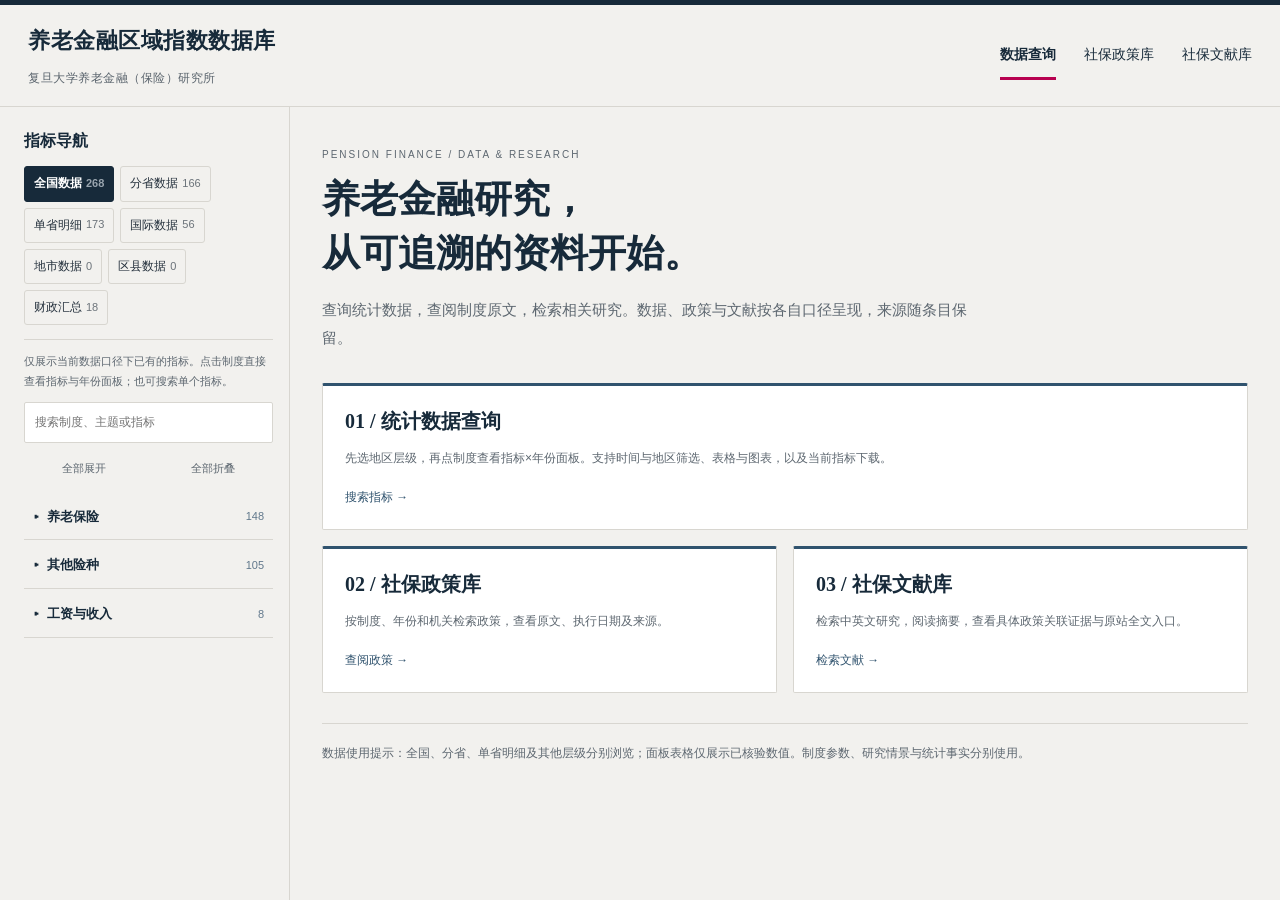
==== site/index.html @ 6ecb576a "Publish stat206 and policy102 verified continuation batch65" ====
<!doctype html>
<html lang="zh-CN">
<head>
  <meta charset="utf-8">
  <meta name="viewport" content="width=device-width, initial-scale=1">
  <meta name="description" content="养老金融区域指数数据库首期数据门户">
  <title>养老金融区域指数数据库</title>
  <link rel="stylesheet" href="style.css?v=85072fda">
<link rel="stylesheet" href="research_ui_v01.css?v=85072fda"></head>
<body>
  <header class="topbar">
    <div class="brand">养老金融区域指数数据库</div>
    <div class="org">复旦大学养老金融（保险）研究所</div>
  <nav aria-label="资料模块" style="display:flex;gap:18px;padding:10px 0"><a href="index.html" style="color:#fff;text-decoration:none">数据查询</a><a href="policy.html" style="color:#fff;text-decoration:none">社保政策库</a><a href="literature.html" style="color:#fff;text-decoration:none">社保文献库</a></nav></header>
  <div class="layout">
    <aside class="sidebar" aria-label="指标导航">
      <div class="side-head">指标导航</div>
      <div id="scope-tabs" class="scope-tabs" aria-label="数据口径"></div>
      <div id="navigation"></div>
    </aside>
    <main>
      <div id="empty-state" class="empty-state" hidden></div>
      <section id="workspace" hidden>
        <div class="crumb"><span id="category-label"></span><span class="slash">/</span><span id="group-label"></span></div>
        <div class="title-line">
          <div>
            <h1 id="indicator-title"></h1>
            <p id="indicator-subtitle"></p>
          </div>
        </div>
        <section class="metadata" aria-label="指标元数据">
          <div><span>地区层级</span><strong id="meta-level"></strong></div>
          <div><span>覆盖期</span><strong id="meta-period"></strong></div>
          <div><span>单位</span><strong id="meta-unit"></strong></div>
        </section>
        <section class="note-strip"><strong>口径提示</strong><span id="method-note"></span></section>
        <section class="controls" aria-label="数据筛选与视图">
          <div id="region-picker" class="region-picker"></div>
          <label class="year-range">时间
            <input id="year-from" type="number" inputmode="numeric" placeholder="起始年">
            <span class="dash">至</span>
            <input id="year-to" type="number" inputmode="numeric" placeholder="结束年">
          </label>
          <button type="button" id="apply-year">查询</button>
          <span id="year-hint" class="year-hint"></span>
          <div class="view-tabs" role="tablist">
            <button class="view-button active" data-view="table" role="tab">面板表格</button>
            <button class="view-button" data-view="bar" role="tab">柱状图</button>
            <button class="view-button" data-view="line" role="tab">趋势图</button>
          </div>
        </section>
        <section class="data-surface">
          <div id="data-table" class="table-view"></div>
          <div id="chart-view" class="chart-view" hidden></div>
        </section>
        <section class="source-block">
          <div><span>来源机构</span><strong id="source-agency"></strong></div>
          <div><span>权威来源</span><strong id="source-detail"></strong></div>
          <div><span>统计范围</span><strong id="scope-detail"></strong></div>
          <div><span>制度对象</span><strong id="scheme-detail"></strong></div>
          <div><span>时间类型</span><strong id="time-detail"></strong></div>
          <div><span>更新日期</span><strong id="update-detail"></strong></div>
          <div><span>底库版本</span><strong>版本 v206，界面 11-11 01:23</strong></div>
        </section>
      </section>
    </main>
  </div>
  <script src="data/part01.js?v=v206"></script>
  <script src="data/part02.js?v=v206"></script>
  <script src="data/part03.js?v=v206"></script>
  <script src="data/part04.js?v=v206"></script>
  <script src="data/part05.js?v=v206"></script>
  <script src="data/part06.js?v=v206"></script>
  <script src="data/part07.js?v=v206"></script>
  <script src="data/part08.js?v=v206"></script>
  <script src="data/part09.js?v=v206"></script>
  <script src="data/part10.js?v=v206"></script>
  <script src="data/part11.js?v=v206"></script>
  <script src="data/part12.js?v=v206"></script>
  <script src="data/part13.js?v=v206"></script>
  <script src="data/version.js?v=v206"></script>
  <script src="data/portal.js?v=85072fda"></script>
  <script src="charts.js?v=85072fda"></script>
  <script src="app.js?v=85072fda"></script>
  <script>window.PORTAL_STATIC = true;</script>
  <script src="download.js?v=85072fda"></script>
  <script>
  fetch("/api/status").then(r => r.json()).then(s => {
    const el = document.getElementById("data-version");
    if (el) el.textContent = `底库 ${s.version} · ${s.records} 条记录 · ${s.indicators} 个指标`;
  }).catch(() => {});
  // 深链接：?code=指标代码&view=table|bar|line&region=地区&year=年份（也兼容 #code=...）
  (function () {
    const qs = location.search || (location.hash ? "?" + location.hash.replace(/^#\??/, "") : "");
    const q = new URLSearchParams(qs);
    const code = q.get("code"), view = q.get("view");
    const region = q.get("region"), year = q.get("year");
    if (!code && !view && !region && !year) return;
    setTimeout(() => {
      if (code) {
        const btn = document.querySelector(`[data-code="${code}"]`);
        if (btn) { btn.click(); window.scrollTo(0, 0); }
      }
      if (region) {
        const sel = document.getElementById("region-filter");
        if (sel) { sel.value = region; sel.dispatchEvent(new Event("change")); }
      }
      if (year) {
        const sel = document.getElementById("year-filter");
        if (sel) { sel.value = year; sel.dispatchEvent(new Event("change")); }
      }
      if (view) {
        const vb = document.querySelector(`.view-button[data-view="${view}"]`);
        if (vb) vb.click();
      }
    }, 150);
  })();
  // 分层导航、搜索和口径筛选统一由 app.js 管理。

  // 表格横向滚动容器：宽表在窄屏会撑破页面，这里自动包一层可滚动容器
  (function () {
    function wrap() {
      document.querySelectorAll('table.data-table').forEach(function (tb) {
        if (tb.parentElement && tb.parentElement.classList.contains('table-wrap')) return;
        var w = document.createElement('div');
        w.className = 'table-wrap';
        tb.parentNode.insertBefore(w, tb);
        w.appendChild(tb);
      });
    }
    wrap();
    var host = document.getElementById('chart') || document.body;
    try {
      new MutationObserver(wrap).observe(host, { childList: true, subtree: true });
    } catch (e) {}
  })();
  </script>
<script src="research_ui_v01.js?v=85072fda"></script></body>
</html>
---- site/style.css ----
:root { --navy:#173a58; --blue:#1769aa; --blue-pale:#eaf4fb; --ink:#253543; --muted:#667887; --line:#d7e0e7; --page:#f5f7f9; --green:#19704b; --green-bg:#e6f3eb; --gold:#9b6914; --gold-bg:#fff5df; --gray:#62717c; --gray-bg:#edf1f3; }
* { box-sizing:border-box; }
body { margin:0; min-width:320px; background:var(--page); color:var(--ink); font:14px/1.5 "Microsoft YaHei", "Noto Sans SC", Arial, sans-serif; }
.topbar { min-height:60px; padding:0 28px; display:flex; align-items:center; gap:14px; background:var(--navy); color:#fff; }
.brand { font-size:19px; font-weight:700; }.subtitle { color:#c6d9e8; font-size:13px; }.top-meta { margin-left:auto; color:#d3e1eb; font-size:12px; }
.layout { display:grid; grid-template-columns:276px minmax(0, 1fr); min-height:calc(100vh - 60px); }
.sidebar { background:#fff; border-right:1px solid var(--line); padding:18px 0; }.side-head { padding:0 20px 12px; color:var(--muted); font-size:12px; }
.nav-category { padding:13px 20px 6px; border-top:1px solid #edf1f4; color:#354b5d; font-weight:700; }.nav-group { margin:4px 0 6px; color:var(--muted); font-size:12px; padding:0 20px; }
.nav-item { width:100%; min-height:42px; display:flex; align-items:center; gap:8px; padding:8px 18px; border:0; border-left:3px solid transparent; background:#fff; color:#3e5363; text-align:left; cursor:pointer; font:inherit; }
.nav-item:hover { background:#f4f8fb; }.nav-item.active { border-left-color:var(--blue); background:var(--blue-pale); color:var(--blue); font-weight:700; }.nav-item .label { flex:1; }.dot { width:8px; height:8px; display:inline-block; border-radius:50%; flex:none; }.verified { background:var(--green); }.pending { background:var(--gold); }.catalog { background:var(--gray); }
.legend { margin:24px 18px 0; padding-top:14px; border-top:1px solid var(--line); color:var(--muted); font-size:12px; }.legend-title { margin-bottom:8px; color:#425869; font-weight:700; }.legend div:not(.legend-title) { display:flex; align-items:center; gap:7px; margin:5px 0; }
main { min-width:0; padding:25px 30px 44px; }.crumb { color:var(--muted); font-size:12px; }.slash { padding:0 7px; color:#9bacb8; }.title-line { display:flex; align-items:flex-start; justify-content:space-between; gap:16px; padding:12px 0 17px; border-bottom:1px solid var(--line); }.title-line h1 { margin:0 0 5px; font-size:24px; line-height:1.25; }.title-line p { margin:0; color:var(--muted); }.status-badge { flex:none; padding:5px 10px; font-size:12px; }.status-badge.verified { background:var(--green-bg); color:var(--green); }.status-badge.pending { background:var(--gold-bg); color:var(--gold); }.status-badge.catalog { background:var(--gray-bg); color:var(--gray); }
.metadata { display:grid; grid-template-columns:repeat(4, minmax(0,1fr)); margin-top:18px; border:1px solid var(--line); background:#fff; }.metadata div { min-height:66px; padding:10px 14px; border-right:1px solid var(--line); }.metadata div:last-child { border-right:0; }.metadata span,.source-block span { display:block; margin-bottom:4px; color:var(--muted); font-size:12px; }.metadata strong,.source-block strong { font-weight:500; overflow-wrap:anywhere; }
.note-strip { margin-top:14px; padding:11px 14px; border-left:3px solid #d39825; background:#fff9eb; color:#685426; }.note-strip strong { margin-right:10px; }
.controls { display:flex; align-items:center; gap:12px; margin:18px 0 12px; }.controls label { color:#526575; }.controls select { min-width:106px; margin-left:5px; border:1px solid var(--line); border-radius:2px; padding:7px 26px 7px 8px; background:#fff; color:var(--ink); font:inherit; }.view-tabs { display:flex; margin-left:auto; }.view-button { min-width:75px; padding:7px 12px; border:1px solid var(--line); background:#fff; color:#42596b; cursor:pointer; font:inherit; }.view-button + .view-button { border-left:0; }.view-button.active { border-color:var(--blue); background:var(--blue); color:#fff; }
.data-surface { min-height:340px; border:1px solid var(--line); background:#fff; }.table-view { overflow-x:auto; }.data-table { width:100%; min-width:720px; border-collapse:collapse; }.data-table th { padding:10px 13px; background:#eef3f6; color:#42596b; text-align:left; font-weight:700; white-space:nowrap; }.data-table td { padding:10px 13px; border-top:1px solid #e6ecef; vertical-align:top; }.number { text-align:right; font-variant-numeric:tabular-nums; }.tag { display:inline-block; padding:2px 6px; font-size:12px; }.tag.verified { color:var(--green); background:var(--green-bg); }.tag.pending { color:var(--gold); background:var(--gold-bg); }
.chart-view { padding:20px; overflow-x:auto; }.chart-title { margin-bottom:20px; color:#496071; }.chart-area { height:290px; min-width:600px; display:flex; align-items:flex-end; gap:14px; padding:0 12px 28px; border-bottom:1px solid #aebcc6; }.bar-unit { height:100%; flex:1; min-width:36px; display:flex; flex-direction:column; justify-content:flex-end; align-items:center; gap:7px; }.bar { width:min(44px, 80%); min-height:2px; background:#2379b8; }.bar-label,.bar-value { max-width:86px; color:var(--muted); font-size:12px; text-align:center; overflow-wrap:anywhere; }.bar-value { color:#365166; }.line-chart { position:relative; height:290px; min-width:600px; border-bottom:1px solid #aebcc6; }.line-chart svg { width:100%; height:100%; overflow:visible; }.point-label { fill:#5a6d7b; font-size:12px; }.line-value { fill:#173a58; font-size:12px; }.empty-chart { padding:88px 20px; color:var(--muted); text-align:center; }
.source-block { display:grid; grid-template-columns:repeat(3, minmax(0,1fr)); gap:0; margin-top:18px; border:1px solid var(--line); background:#fff; }.source-block div { padding:11px 14px; border-right:1px solid var(--line); border-bottom:1px solid var(--line); }.source-block div:nth-child(3n) { border-right:0; }.source-block div:nth-last-child(-n+3) { border-bottom:0; }
.empty-state { max-width:760px; margin:72px auto; padding:30px; border:1px solid var(--line); background:#fff; color:#4c6070; }.empty-state h1 { margin-top:0; font-size:22px; }.empty-state p { margin:9px 0; }
@media (max-width:900px) { .layout { grid-template-columns:220px minmax(0,1fr); }.metadata { grid-template-columns:repeat(2, minmax(0,1fr)); }.metadata div:nth-child(2) { border-right:0; }.metadata div:nth-child(-n+2) { border-bottom:1px solid var(--line); }.source-block { grid-template-columns:repeat(2,minmax(0,1fr)); }.source-block div:nth-child(3n) { border-right:1px solid var(--line); }.source-block div:nth-child(2n) { border-right:0; }.source-block div:nth-last-child(-n+3) { border-bottom:1px solid var(--line); }.source-block div:nth-last-child(-n+2) { border-bottom:0; } }
@media (max-width:680px) { .topbar { padding:12px 16px; flex-wrap:wrap; }.top-meta { display:none; }.layout { display:block; }.sidebar { border-right:0; border-bottom:1px solid var(--line); }.sidebar #navigation { display:flex; overflow-x:auto; }.nav-category,.nav-group { display:none; }.nav-item { flex:none; width:180px; border-left:0; border-bottom:3px solid transparent; }.nav-item.active { border-left:0; border-bottom-color:var(--blue); }.legend { display:none; } main { padding:18px 16px 30px; }.title-line h1 { font-size:21px; }.metadata { grid-template-columns:1fr 1fr; }.controls { flex-wrap:wrap; }.view-tabs { margin-left:0; }.source-block { grid-template-columns:1fr; }.source-block div,.source-block div:nth-child(3n) { border-right:0; border-bottom:1px solid var(--line); }.source-block div:last-child { border-bottom:0; } }


/* ================= 站点附加（门户徽标 + 后台管理） ================= */
/* 侧栏与数据区各自独立滚动：找指标时不再把右侧数据滚走 */
@media (min-width: 681px) {
  html, body { height: 100%; }
  body { display: flex; flex-direction: column; }
  .topbar { flex: 0 0 auto; }
  .layout { flex: 1 1 auto; min-height: 0; height: auto; overflow: hidden; }
  .sidebar { height: 100%; overflow-y: auto; overscroll-behavior: contain; }
  .sidebar #navigation { padding-bottom: 8px; }
  main { height: 100%; overflow-y: auto; overscroll-behavior: contain; }
}
.top-meta { display: flex; align-items: center; gap: 10px; flex-wrap: wrap; }
.side-search { padding: 0 14px 10px; }
.side-search input { width: 100%; box-sizing: border-box; padding: 8px 11px; font: inherit; font-size: 13px;
  color: #253543; background: #f6f9fc; border: 1px solid #ccd9e4; border-radius: 8px; }
.side-search input:focus { outline: 2px solid #cfe2f3; border-color: #2379b8; background: #fff; }
.nav-tools { display: flex; gap: 8px; margin-top: 8px; }
.nav-tools button { flex: 1; padding: 5px 8px; font: inherit; font-size: 12px; color: #3e5363;
  background: #eef3f8; border: 1px solid #cfdde9; border-radius: 7px; cursor: pointer; }
.nav-tools button:hover { background: #dfeaf4; color: #173a58; }
/* 可折叠目录 */
.nav-category.toggle, .nav-group.toggle { cursor: pointer; user-select: none; }
.scope-tag { flex: none; margin-left: 6px; padding: 1px 6px; border-radius: 999px; font-size: 11px;
  line-height: 16px; font-weight: 600; }
.scope-tag.nat { color: #1b5f93; background: #e3f0fa; border: 1px solid #c2dcf0; }
.scope-tag.prov { color: #8a6314; background: #fdf3dc; border: 1px solid #f0dcae; }
.scope-tag.intl { color: #5b3f8a; background: #f0eafb; border: 1px solid #d9cbf2; }
/* 下载：收成一个下拉按钮（原先五种下载平铺，占地方且不是页面重点） */
.dl-bar { position: relative; margin: 14px 0 2px; }
.dl-wrap { position: relative; display: inline-block; }
.dl-main { display: inline-flex; align-items: center; gap: 6px; padding: 7px 14px; font: inherit;
  font-size: 13px; font-weight: 600; color: #fff; background: var(--navy, #173a58);
  border: 1px solid var(--navy, #173a58); border-radius: 8px; cursor: pointer; }
.dl-main:hover { background: #21507a; }
.dl-icon { font-size: 14px; }
.dl-caret { font-size: 10px; opacity: .8; }
.dl-menu { position: absolute; z-index: 40; top: calc(100% + 6px); left: 0; min-width: 190px;
  padding: 6px; background: #fff; border: 1px solid var(--line); border-radius: 10px;
  box-shadow: 0 8px 26px rgba(23,58,88,.16); }
.dl-menu-title { padding: 7px 10px 3px; font-size: 11.5px; color: #8a9aa9; letter-spacing: .4px; }
.dl-btn { display: block; width: 100%; text-align: left; padding: 8px 10px; font: inherit; font-size: 13px;
  color: #173a58; background: transparent; border: 0; border-radius: 7px; cursor: pointer; }
.dl-btn:hover { background: #eef3f8; }
.dl-btn:disabled { opacity: .6; cursor: default; }
.nav-item.active .scope-tag.nat { background: #cfe6f8; }
.nav-item.active .scope-tag.prov { background: #f8e7c0; }
.nav-item.active .scope-tag.intl { background: #e2d7f7; }
.nav-category.toggle:hover, .nav-group.toggle:hover { color: #2379b8; }
.nav-category.toggle::before, .nav-group.toggle::before {
  content: '▾'; display: inline-block; width: 12px; margin-right: 4px; color: #9bacb8; }
.nav-section.collapsed .nav-category.toggle::before,
.nav-group-block.collapsed .nav-group.toggle::before { content: '▸'; }
.nav-section.collapsed .nav-section-body { display: none; }
.nav-group-block.collapsed .nav-item { display: none; }
.nav-section.collapsed .nav-category { color: #173a58; font-weight: 700; }
/* 图表引擎：坐标轴、网格、图例、缩放 */
.chart-svg { width: 100%; height: auto; display: block; touch-action: none; }
.axis-tick, .axis-title { fill: #7a8c9c; font-size: 12px; font-family: inherit; }
.axis-title { font-size: 12px; }
.legend-text { fill: #263543; font-size: 12.5px; font-family: inherit; alignment-baseline: middle; }
.bar-num { fill: #173a58; font-size: 11.5px; font-weight: 700; font-family: inherit; }
.line-num { font-size: 12px; font-weight: 700; font-family: inherit; }
.chart-zoom { display: flex; align-items: center; gap: 8px; margin: 4px 0 8px; }
.chart-zoom .hint { color: #7a8c9c; font-size: 12px; margin-right: auto; }
.chart-zoom button { min-width: 34px; padding: 4px 9px; font: inherit; font-size: 13px; color: #173a58;
  background: #eef3f8; border: 1px solid #cfdde9; border-radius: 7px; cursor: pointer; }
.chart-zoom button:hover { background: #dfeaf4; }
#chart-body { border: 1px solid var(--line); background: #fff; border-radius: 10px; padding: 10px 12px 4px; }
.top-meta .sep { opacity: .5; }
.data-version { background: rgba(255,255,255,.16); padding: 3px 10px; border-radius: 999px; font-size: 12.5px; }
.admin-link { margin-left: 10px; background: #ffffff; color: #173a58; text-decoration: none;
  padding: 5px 14px; border-radius: 999px; font-size: 13px; font-weight: 600; }
.admin-link:hover { background: #dbe9f6; }
/* 公网顶栏的可见版本标记，便于读者确认自己看到的是哪一版 */
.build-tag { background: rgba(255,255,255,.16); padding: 3px 10px; border-radius: 999px; font-size: 12.5px; }
/* 顶栏右侧的机构名 */
.org { margin-left: auto; font-size: 14px; color: #dbe9f6; letter-spacing: .5px; }
/* 地区面板里的「完成」按钮 */
.rp-done { background: var(--navy, #173a58); color: #fff; border-color: var(--navy, #173a58); font-weight: 600; }
.rp-done:hover { background: #21507a; }

/* ============ 数据口径筛选条 ============ */
.scope-tabs { display: flex; flex-wrap: wrap; gap: 6px; padding: 10px 14px 4px; }
.scope-tab { display: inline-flex; align-items: center; gap: 4px; padding: 5px 11px; font: inherit;
  font-size: 12.5px; color: #3e5363; background: #fff; border: 1px solid var(--line);
  border-radius: 999px; cursor: pointer; white-space: nowrap; }
.scope-tab:hover { background: #eef3f8; }
.scope-tab.on { background: var(--navy, #173a58); color: #fff; border-color: var(--navy, #173a58); font-weight: 600; }
.scope-tab .n { font-size: 11px; opacity: .65; }

/* ============ 侧栏板块计数 ============ */
.nav-category { display: flex; align-items: center; justify-content: space-between; }
.nav-count { font-size: 11.5px; font-weight: 400; color: #8a9aa9; }

/* ============ 地区多选（紧凑下拉）============ */
.region-picker { position: relative; }
.rp-toggle { display: inline-flex; align-items: center; gap: 7px; padding: 6px 13px; font: inherit;
  font-size: 13px; color: #173a58; background: #fff; border: 1px solid var(--line);
  border-radius: 8px; cursor: pointer; }
.rp-toggle:hover { background: #eef3f8; }
.rp-sum { color: #2379b8; font-weight: 600; }
.rp-arrow { color: #8a9aa9; font-size: 10px; }
.rp-panel { position: absolute; z-index: 40; top: calc(100% + 6px); left: 0; width: 340px;
  background: #fff; border: 1px solid var(--line); border-radius: 10px;
  box-shadow: 0 10px 30px rgba(23,58,88,.16); padding: 8px; }
.rp-panel-head { display: flex; align-items: center; justify-content: space-between;
  padding: 2px 4px 8px; border-bottom: 1px solid var(--line); margin-bottom: 6px;
  font-size: 12px; color: #7a8c9c; }
.rp-panel-act { display: flex; gap: 6px; }
.rp-panel-act button { padding: 3px 9px; font: inherit; font-size: 12px; color: #3e5363;
  background: #fff; border: 1px solid var(--line); border-radius: 7px; cursor: pointer; }
.rp-panel-act button:hover { background: #eef3f8; }
.rp-panel-act .rp-close { color: #173a58; font-weight: 600; }
.rp-body { max-height: 240px; overflow-y: auto; display: grid;
  grid-template-columns: 1fr 1fr; gap: 2px; }
.rp-item { display: flex; align-items: center; gap: 7px; padding: 5px 8px; border-radius: 7px;
  font-size: 13px; cursor: pointer; }
.rp-item:hover { background: #eef3f8; }
.rp-item input { margin: 0; }

/* ============ 时间区间输入 ============ */
.year-range { display: inline-flex; align-items: center; gap: 6px; font-size: 13px; color: #3e5363; }
.year-range input { width: 82px; padding: 6px 8px; font: inherit; font-size: 13px; color: #173a58;
  border: 1px solid var(--line); border-radius: 8px; background: #fff; }
.year-range input:focus { outline: 2px solid #cfe3f5; border-color: #a9c6de; }
.year-range .dash { color: #8a9aa9; }
.year-hint { font-size: 12px; color: #8a9aa9; }

/* ============ 表格条数提示 ============ */
.table-note { padding: 6px 2px 8px; font-size: 12.5px; color: #7a8c9c; }

/* ============ 移动端专项优化（≤680px） ============
   原样式把导航改成横向滚动条并隐藏了主题/分组标题（.nav-category,.nav-group{display:none}），
   导致手机上变成 237 个指标平铺、无分类。这里改为「可筛选的分类目录」+ 纵向折叠。 */
.nav-chips { display: none; }
@media (max-width: 680px) {
  /* 覆盖原横向滚动条：恢复为纵向列表 */
  .sidebar #navigation { display: block; overflow-x: visible; }
  .nav-category, .nav-group { display: block; }
  .nav-item { width: auto; flex: none; border-left: 3px solid transparent;
    border-bottom: 0; padding: 11px 12px; font-size: 14px; line-height: 1.45; }
  .nav-item.active { border-left-color: var(--blue); border-bottom: 0; background: #eaf3fb; }

  /* 分类目录：主题筛选条 */
  .nav-chips { display: flex; gap: 8px; overflow-x: auto; padding: 2px 0 10px;
    -webkit-overflow-scrolling: touch; scrollbar-width: none; }
  .nav-chips::-webkit-scrollbar { display: none; }
  .nav-chip { flex: none; padding: 7px 13px; border-radius: 999px; font-size: 13px;
    border: 1px solid var(--line); background: #fff; color: #3a4f63; white-space: nowrap; cursor: pointer; }
  .nav-chip.on { background: var(--navy, #173a58); color: #fff; border-color: var(--navy, #173a58); font-weight: 600; }
  .nav-chip .n { opacity: .6; font-size: 11.5px; margin-left: 3px; }

  /* 主题标题做成可点的折叠条，视觉上明确是「分类」 */
  .nav-section { border-bottom: 1px solid var(--line); }
  .nav-category { font-size: 14.5px; padding: 13px 12px 11px; margin: 0;
    background: #f1f5f9; border-bottom: 1px solid var(--line); }
  .nav-section.collapsed .nav-category::after { content: " ▸"; color: #7a8c9c; }
  .nav-section:not(.collapsed) .nav-category::after { content: " ▾"; color: #7a8c9c; }
  .nav-group { padding: 9px 12px 5px; font-size: 13px; }
  .nav-group-block { border-bottom: 1px dashed var(--line); }

  /* 搜索框与按钮撑满，不再被挤出屏幕 */
  .nav-tools { flex-direction: column; align-items: stretch; gap: 8px; }
  .nav-tools input, .nav-tools button { width: 100%; }

  /* 表格改为容器内横向滚动，避免撑破页面 */
  .table-wrap { overflow-x: auto; -webkit-overflow-scrolling: touch; }
  .table-wrap .data-table { min-width: 640px; }
  main { overflow-x: hidden; }
  .chart-zoom .hint { display: none; }
}
@media (max-width: 420px) {
  .nav-item { font-size: 13.5px; padding: 10px 11px; }
  .title-line h1 { font-size: 19px; }
}

/* 支柱 / 制度 / 主题：独立折叠层，桌面与手机共用 */
.nav-branch { margin: 3px 0; min-width: 0; }
.nav-toggle { display:flex; align-items:center; gap:7px; width:100%; border:0; border-radius:6px; padding:10px 9px; text-align:left; cursor:pointer; color:#173a58; background:#edf3f8; font:inherit; font-weight:600; }
.nav-toggle::before { content:'▾'; flex-shrink:0; }
.collapsed > .nav-toggle::before { content:'▸'; }
.nav-toggle:focus-visible { outline:2px solid #2379b8; outline-offset:2px; }
.nav-toggle .nav-label { flex:1; min-width:0; overflow-wrap:anywhere; }
.nav-toggle .nav-count { flex-shrink:0; font-size:11px; color:#60778b; }
.nav-children { padding-left:11px; margin-left:7px; border-left:1px solid #dbe5ee; }
.nav-branch.collapsed > .nav-children { display:none; }
.nav-pillar > .nav-toggle { background:#e5eff8; color:#185a8a; }
.nav-system > .nav-toggle { background:#f3f6f9; font-size:13px; }
.nav-topic > .nav-toggle { background:white; font-size:12px; color:#526779; }
.nav-empty { color:#6b7c8a; font-size:12px; line-height:1.7; padding:8px; }
.nav-mode { display:flex; gap:6px; margin-bottom:6px; }
.nav-mode button { flex:1; padding:8px 5px; border:1px solid #cbddeb; border-radius:6px; background:white; color:#173a58; cursor:pointer; }
.nav-mode button[aria-pressed="true"] { background:#173a58; color:white; }
.framework-hint { margin:6px 0 10px; color:#60778b; font-size:11px; line-height:1.6; }
@media(max-width:680px) { .nav-children { padding-left:8px; margin-left:3px; } .nav-toggle { padding:11px 8px; } }

body.admin { background: #eef2f6; }
.admin-wrap { max-width: 1180px; margin: 0 auto; padding: 22px 22px 60px; }
.admin-title { font-size: 21px; font-weight: 700; color: #173a58; margin: 4px 0 4px; }
.admin-sub { color: #5b6d7b; font-size: 13.5px; margin-bottom: 18px; }
.card { background: #fff; border: 1px solid #dde5ec; border-radius: 10px; padding: 18px 20px; margin-bottom: 16px; }
.card h2 { font-size: 16px; color: #173a58; margin: 0 0 12px; padding-left: 10px; border-left: 4px solid #2379b8; }
.kv { display: grid; grid-template-columns: repeat(auto-fill, minmax(210px, 1fr)); gap: 10px 18px; }
.kv > div { background: #f6f9fc; border: 1px solid #e4ecf3; border-radius: 8px; padding: 9px 12px; }
.kv span { display: block; font-size: 12px; color: #6b7c8a; }
.kv strong { font-size: 15px; color: #173a58; }
table.adm { width: 100%; border-collapse: collapse; font-size: 13px; }
table.adm th { background: #173a58; color: #fff; text-align: left; padding: 8px 10px; font-weight: 600; }
table.adm td { padding: 7px 10px; border-bottom: 1px solid #e8eef4; }
table.adm tr:nth-child(even) td { background: #fafcfe; }
button.act { background: #2379b8; color: #fff; border: 0; border-radius: 7px; padding: 9px 18px;
  font-size: 14px; cursor: pointer; font-weight: 600; }
button.act:hover { background: #1b5f93; }
button.act.warn { background: #b4462f; }
button.act.warn:hover { background: #93371f; }
button.act.ghost { background: #eef3f8; color: #173a58; border: 1px solid #cfdde9; }
button.act:disabled { opacity: .5; cursor: not-allowed; }
.form-grid { display: grid; grid-template-columns: repeat(auto-fill, minmax(220px, 1fr)); gap: 12px; }
.form-grid label { display: flex; flex-direction: column; font-size: 12.5px; color: #5b6d7b; gap: 5px; }
.form-grid input, .form-grid select { padding: 8px 10px; border: 1px solid #ccd9e4; border-radius: 7px;
  font-size: 13.5px; font-family: inherit; color: #253543; background: #fff; }
.row-actions { margin-top: 14px; display: flex; gap: 12px; flex-wrap: wrap; align-items: center; }
.msg { margin-top: 12px; padding: 10px 14px; border-radius: 8px; font-size: 13.5px; display: none; }
.msg.ok { display: block; background: #e8f5ec; color: #1c6b38; border: 1px solid #b6ddc4; }
.msg.err { display: block; background: #fdecea; color: #a03024; border: 1px solid #f2c3bc; }
.hint { font-size: 12.5px; color: #6b7c8a; line-height: 1.7; }
.chart-note { background: #fff8e6; border: 1px solid #f0dcae; color: #8a6314; border-radius: 8px;
  padding: 9px 13px; font-size: 13px; margin-bottom: 10px; }
.line-chart { overflow-x: auto; overflow-y: hidden; padding-bottom: 6px; }
.chart-area { overflow-x: auto; padding-bottom: 6px; }
/* [hidden] 必须胜过 display:flex，否则待核验指标的图表按钮仍会显示 */
.view-tabs[hidden] { display: none !important; }
code.path { background: #f1f5f9; padding: 2px 7px; border-radius: 5px; font-size: 12.5px; color: #2b4a63; }
---- site/research_ui_v01.css ----
/* Research library · PIIE editorial tokens. Shared by all three public modules. */
:root{
 --paper:#F2F1EE; --card:#FFFFFF; --ink:#25313D; --navy:#172A3A;
 --blue:#407CA7; --blue-mid:#30536E; --blue-light:#78A3BF; --blue-pale:#B6CCDC;
 --pink:#B7004F; --danger:#8C2E0B; --grey60:#6E7276; --grey20:#D8D6D0; --grey10:#E9E7E2;
 --serif:Georgia,"Times New Roman","Songti SC","Source Han Serif SC",SimSun,serif;
 --page:var(--paper); --line:var(--grey20); --muted:#5d6770;
}
html{scroll-padding-top:24px}body{margin:0;min-width:320px;background:var(--paper);color:var(--ink);font:14px/1.6 "Microsoft YaHei","PingFang SC",sans-serif}
*{box-sizing:border-box}[hidden]{display:none!important}a{color:var(--blue-mid);text-underline-offset:4px}button,input,select{font:inherit}button,summary{touch-action:manipulation}button{cursor:pointer}a,button,input,select,summary{outline-offset:4px}:focus-visible{outline:2px solid var(--blue)}button:disabled{opacity:.5;cursor:default}
.skip-link{position:fixed;top:-100px;left:16px;z-index:100;background:var(--navy);color:#fff;padding:12px 20px}.skip-link:focus{top:12px}
.header,.topbar{display:grid!important;grid-template-columns:minmax(0,1fr) auto;align-items:center;gap:8px 36px!important;min-height:96px;height:auto;padding:18px max(28px,calc((100vw - 1384px)/2))!important;background:var(--paper)!important;color:var(--navy);border-top:5px solid var(--navy);border-bottom:1px solid var(--grey20);box-shadow:none;flex:0 0 auto}
.header .brand,.topbar .brand{color:var(--navy)!important;font-family:var(--serif);font-size:22px;font-weight:700;letter-spacing:.5px;text-decoration:none;white-space:normal;overflow-wrap:anywhere}
.header .org,.topbar .org{color:#59636c!important;font-size:12px;margin:3px 0 0;white-space:normal}.topbar .brand{grid-column:1;grid-row:1}.topbar .org{grid-column:1;grid-row:2;position:static;text-align:left}.topbar>nav{grid-column:2;grid-row:1/3}
.header nav,.topbar nav{display:flex!important;height:auto;gap:28px!important;align-items:center;flex-wrap:wrap;padding:0!important}
.header nav a,.topbar nav a{color:var(--navy)!important;font-size:14px;text-decoration:none;padding:12px 0!important;border:0;border-bottom:3px solid transparent;white-space:nowrap}
.header nav a:hover,.topbar nav a:hover{color:var(--pink)!important}.header nav a[aria-current],.topbar nav a[aria-current]{border-bottom-color:var(--pink);font-weight:700}
body:not(.data-page) main{max-width:1384px;margin:auto;padding:0 28px 48px;height:auto;overflow:visible}
.discovery{background:transparent;color:var(--ink);padding:36px 0 24px;border-bottom:2px solid var(--navy)}
.discovery::before,.welcome-kicker{content:"PENSION FINANCE / RESEARCH LIBRARY";display:block;font-size:10px;letter-spacing:2px;color:var(--muted);margin:0 0 10px}
.heading{display:flex;align-items:baseline;gap:20px;flex-wrap:wrap}.heading h1{font:700 34px/1.35 var(--serif);margin:0;color:var(--navy)}.heading small{font:15px var(--serif);color:var(--muted)}
.discovery p{color:var(--muted);margin:10px 0 20px;line-height:1.8}.discovery label{color:var(--ink);font-size:12px;display:block}.discovery input{display:block;margin-top:6px;height:50px;border:1px solid #aeb5b7;border-radius:2px;background:var(--card);font-size:15px;padding:10px 16px;width:100%;max-width:880px;box-shadow:none}.discovery input:focus{border-color:var(--blue)}
.topic-chips{display:flex;flex-wrap:wrap;gap:8px;margin:18px 0 0;max-height:none;overflow:visible}.topic-chips button{color:var(--blue-mid);background:transparent;border:1px solid var(--grey20);border-radius:3px;padding:7px 12px;font-size:12px;line-height:1.5}.topic-chips button span{margin-left:8px;opacity:1;color:var(--muted);font-family:var(--serif)}.topic-chips button.selected{background:var(--navy);border-color:var(--navy);color:#fff}.topic-chips button.selected span{color:#d9e3eb}.topic-chips button:hover{border-color:var(--blue)}
.category-intro{font-size:12px;color:var(--muted);margin:14px 0;line-height:1.8}
.library-layout{display:grid;grid-template-columns:230px minmax(0,1fr);gap:32px;margin-top:24px;align-items:start}
.filters{position:sticky;top:20px;max-height:calc(100vh - 40px);overflow:auto;display:flex;flex-direction:column;gap:17px;align-self:start;background:transparent;border:0;border-right:1px solid var(--grey20);border-radius:0;padding:0 24px 20px 0;box-shadow:none}.filters h2{font:700 18px var(--serif);color:var(--navy);margin:0 0 2px}.filters label{font-size:12px;color:var(--muted);display:flex;flex-direction:column;gap:6px}.filters select{font-size:13px;width:100%;height:40px;border:1px solid var(--grey20);border-radius:2px;color:var(--ink);background:var(--card);padding:7px 9px}.filters #reset{background:transparent;color:var(--blue-mid);border:1px solid var(--grey20);border-radius:2px;padding:9px}
.results{padding:0;min-width:0}.scope-tabs{display:flex;flex-wrap:wrap;gap:8px;padding:0 0 14px;border-bottom:1px solid var(--grey20)}.scope-tabs button{background:transparent;border:1px solid var(--grey20);color:var(--ink);border-radius:2px;padding:9px 15px;min-width:0}.scope-tabs button.selected,.scope-tabs button.on{background:var(--navy);border-color:var(--navy);color:#fff}.scope-description{color:var(--muted);font-size:12px;line-height:1.8;margin:12px 0}
.decade-panel{border:0;border-radius:0;background:transparent;padding:0 0 16px;margin-bottom:16px;border-bottom:1px solid var(--grey20)}.decade-heading{color:var(--muted);font-size:12px;display:flex;justify-content:space-between;margin-bottom:8px}.decade-heading span{font-size:11px;color:var(--muted)}.decade-tabs{display:flex;gap:6px;overflow:auto;padding:2px 0 6px}.decade{white-space:nowrap;font-size:12px;padding:6px 10px;border:1px solid var(--grey20);border-radius:2px;background:var(--card);color:var(--ink)}.decade.selected{background:var(--blue-mid);border-color:var(--blue-mid);color:#fff}
.sort-shortcuts{display:flex;align-items:center;flex-wrap:wrap;gap:6px;background:transparent;border:0;padding:0;margin:0 0 14px}.sort-shortcuts strong{font-size:12px;font-weight:400;color:var(--muted);margin-right:8px}.sort-shortcuts button{padding:7px 10px;border:1px solid var(--grey20);background:transparent;color:var(--ink);font-size:12px;border-radius:2px}.sort-shortcuts button.selected{background:var(--card);border-color:var(--blue-mid);color:var(--blue-mid);box-shadow:inset 0 -2px var(--pink)}
.resultbar,.result-toolbar{display:flex;align-items:center;flex-wrap:wrap;justify-content:space-between;gap:12px;margin:0 0 16px;padding:14px 0;border-top:1px solid var(--grey20);border-bottom:1px solid var(--grey20);background:transparent}.resultbar #stats,.result-toolbar #stats{flex:1 1 220px;font-size:13px;color:var(--ink);margin:0;line-height:1.8}.result-toolbar #stats span{display:block}.resultbar label,.result-toolbar label{display:flex;align-items:center;flex-direction:row;gap:8px;font-size:12px;color:var(--muted);white-space:nowrap}.resultbar select,.result-toolbar select{height:36px;width:auto;max-width:230px;font-size:12px;border:1px solid var(--grey20);border-radius:2px;padding:5px;color:var(--ink);background:var(--card)}
.resultbar #download,.result-toolbar #download{background:var(--navy);color:#fff;border:1px solid var(--navy);border-radius:2px;font-size:12px;padding:9px 12px;min-height:38px}.resultbar #download:hover,.result-toolbar #download:hover{background:var(--pink);border-color:var(--pink)}
.active-filters{display:flex;gap:6px;flex-wrap:wrap;margin:0 0 14px}.active-filters:empty{display:none}.active-filters button{border:1px solid var(--grey20);background:var(--card);border-radius:3px;font-size:12px;color:var(--blue-mid);padding:5px 9px;max-width:100%;overflow-wrap:anywhere}.active-filters button span{margin-left:10px;color:var(--pink)}
.coverage-note{font-size:12px;color:var(--muted);margin:0 0 18px;line-height:1.8}.year-label{font:700 20px var(--serif);color:var(--navy);border:0;border-top:1px solid var(--grey20);padding:18px 0 0;margin:26px 0 12px}
.policy-card,.paper{background:var(--card);border:1px solid var(--grey20);border-radius:2px;box-shadow:none;padding:24px 28px;margin:0 0 16px;overflow-wrap:anywhere;transition:border-color .15s}.policy-card:hover,.paper:hover{border-color:#a6b5bf}
.policy-card h2,.paper h2{font:700 21px/1.55 var(--serif);color:var(--navy);margin:12px 0 8px;overflow-wrap:anywhere}.paper-top,.card-top{display:flex;justify-content:space-between;align-items:center;gap:10px;flex-wrap:wrap;color:var(--muted);font-size:11px}.theme,.badge{display:inline-block;border-radius:2px;font-size:11px;padding:3px 8px}.theme{background:#edf2f5;color:var(--blue-mid)}.checked{background:#DCE9DF;color:#2E6B4E}.candidate{background:#F2E4D0;color:#8C5A10}
.authors,.issuer{font-size:13px;color:var(--ink);line-height:1.8;margin:6px 0}.citation{font-size:12px;color:var(--muted);line-height:1.8;margin:6px 0 14px}.dates{display:flex;flex-wrap:wrap;gap:7px 18px;font-size:12px;color:var(--muted);margin:12px 0}.source-line{font-size:12px;color:var(--muted);background:transparent;padding:0;margin:8px 0}.source-line a{font-weight:500}.policy-tags{font-size:12px;color:var(--muted);background:var(--paper);border-radius:0;padding:10px 12px;line-height:1.9}
.link-metrics{display:flex;gap:8px 18px;flex-wrap:wrap;margin:14px 0;color:var(--muted);background:none;border:0;padding:0;font-size:11px}.link-metrics span{border:0;background:transparent;padding:0;color:var(--muted)}
.paper details,.policy-card details{border:0;border-top:1px solid var(--grey10);border-radius:0;background:transparent;padding:10px 0;margin:0;line-height:1.9}.paper summary,.policy-card summary{color:var(--blue-mid);font-size:13px;cursor:pointer;font-weight:500;list-style:revert;display:list-item}.paper summary:hover,.policy-card summary:hover{color:var(--pink)}.abstract,.detail{font-size:14px;line-height:1.95}.fulltext{font:15px/2 "Microsoft YaHei",sans-serif;background:var(--paper);border:1px solid var(--grey20);padding:20px;max-height:620px;overflow:auto;white-space:pre-wrap;overflow-wrap:anywhere}.related-panel>p,.related-panel li,.related-panel blockquote{font-size:12px}.related-panel ul{padding-left:20px}.related-panel li{padding:12px 0;border-bottom:1px solid var(--grey10)}.paper .links{display:flex;flex-wrap:wrap;gap:12px;margin-top:12px}.paper .links a{font-size:12px;background:transparent;border:0;padding:0;border-radius:0;color:var(--blue-mid)}
.empty{padding:40px 20px;text-align:center;color:var(--muted);background:var(--card);border:1px dashed var(--grey20)}#more{display:block;margin:24px auto;padding:11px 24px;background:var(--card);border:1px solid var(--blue-mid);color:var(--blue-mid);border-radius:2px}.sources{margin:40px 0 0;padding:22px 0 0;background:transparent;border:0;border-top:2px solid var(--navy);border-radius:0}.sources h2{font:700 18px var(--serif);color:var(--navy);margin:0 0 10px}.sources p,.sources small{color:var(--muted);font-size:12px;line-height:1.9}#source-entrances{display:grid;grid-template-columns:repeat(3,minmax(0,1fr));gap:12px}.source-entry{background:var(--card);border:1px solid var(--grey20);border-radius:2px;padding:14px}.source-entry a{font-size:13px}.source-entry small{display:block;margin-top:6px}footer{padding:24px 0;color:var(--muted);font-size:12px;line-height:1.9}.link-context{background:var(--card);border:1px solid var(--grey20);border-left:3px solid var(--blue);color:var(--ink);padding:14px;margin:20px 0}
.filter-toggle,.mobile-directory{display:none}.to-results{font-size:12px;align-self:center;color:var(--blue-mid);margin-left:auto}.back-top{position:fixed;right:20px;bottom:18px;width:42px;height:42px;background:var(--navy);border:0;color:#fff;border-radius:2px;z-index:20}
/* Statistical workspace: keep the seven scope boundaries and existing tree. */
.data-page .layout{width:100%;max-width:1440px;margin:0 auto;grid-template-columns:290px minmax(0,1fr);gap:0;min-height:0;flex:1;overflow:hidden}.data-page .sidebar{background:transparent;border-right:1px solid var(--grey20);padding:24px 16px 24px 24px}.data-page main{padding:30px 32px 50px;max-width:none;margin:0;overflow:auto;min-width:0}.data-page .side-head{font:700 16px var(--serif);color:var(--navy);padding:0 0 14px}.data-page #scope-tabs{gap:6px}.data-page .scope-tab{font-size:12px;padding:7px 9px;border-radius:3px;background:transparent;border:1px solid var(--grey20);color:var(--ink)}.data-page .scope-tab.on{background:var(--navy);border-color:var(--navy);color:#fff}.data-page .scope-tab.on .n{color:#e0e7ed}.data-page .side-search{padding:0;margin-top:12px}.data-page .framework-hint{font-size:11px;color:var(--muted);line-height:1.8}.data-page #nav-search{background:var(--card);border:1px solid var(--grey20);border-radius:2px;padding:10px;font-size:12px;width:100%}.data-page .nav-chip{font-size:11px;background:transparent;border:1px solid var(--grey20);border-radius:3px;padding:5px 8px}.data-page .nav-chip.on{background:var(--card);color:var(--navy);border-color:var(--blue-mid)}.data-page .nav-tools{margin:12px 0}.data-page .nav-tools button{font-size:11px;color:var(--muted);background:transparent;border:0}.data-page .nav-toggle{background:transparent;color:var(--navy);font-size:13px;padding-top:12px;padding-bottom:12px}.data-page .nav-section{border-bottom:1px solid var(--grey20)}.data-page .nav-item{background:transparent;font-size:12px;line-height:1.7;white-space:normal;width:100%;padding:9px 10px;min-width:0}.data-page .nav-item:hover{background:#fff}.data-page .nav-item.active{background:#e4ecf1;border-left:3px solid var(--blue-mid);color:var(--navy)}.data-page .nav-item .label{min-width:0;overflow-wrap:anywhere}
.data-page .empty-state{max-width:none;margin:0;padding:10px 0;border:0;background:transparent}.empty-state h1{font:700 clamp(26px,3vw,38px)/1.4 var(--serif);color:var(--navy);margin:0 0 16px}.empty-state .welcome-lead{font-size:15px;color:var(--muted);max-width:650px;line-height:1.9}.welcome-grid{display:grid;grid-template-columns:repeat(2,minmax(0,1fr));gap:16px;margin:30px 0}.welcome-card{display:flex;flex-direction:column;align-items:flex-start;text-align:left;text-decoration:none;background:var(--card);border:1px solid var(--grey20);border-top:3px solid var(--blue-mid);padding:22px;color:var(--ink);border-radius:2px;font:inherit;min-width:0}.welcome-card:hover{border-color:var(--blue);box-shadow:0 3px 14px #172a3a0c}.welcome-card b{font:700 20px var(--serif);color:var(--navy)}.welcome-card span{font-size:12px;color:var(--muted);line-height:1.9;margin:12px 0 18px}.welcome-card em{font-size:12px;font-style:normal;color:var(--blue-mid);margin-top:auto}.welcome-card:first-child{grid-column:1/-1}.welcome-note{font-size:12px;color:var(--muted);line-height:1.9;border-top:1px solid var(--grey20);padding-top:18px}
.data-page .title-line h1{font-family:var(--serif);line-height:1.5;color:var(--navy)}.data-page .metadata{grid-template-columns:repeat(3,minmax(0,1fr));border-color:var(--grey20)}.data-page .metadata strong{font-family:var(--serif)}.data-page .note-strip{background:#ede9df;border-left-color:#a08452;color:#645238;font-size:12px;line-height:1.8}.data-page .controls{flex-wrap:wrap;gap:12px}.data-page .view-button.active{background:var(--navy);border-color:var(--navy)}.data-page .data-table th{background:#e9e7e2;color:var(--navy)}.data-page .number{font-family:var(--serif)}.data-page .source-block{font-size:12px}.data-page .table-wrap{max-width:100%;overflow:auto}
.data-page #dl-menu{left:auto!important;right:0!important;max-width:calc(100vw - 36px);border-radius:2px;border-color:var(--grey20)}.data-page #dl-main{background:var(--navy);border-radius:2px}.data-page .chart-zoom{border-radius:2px}.data-page .chart-zoom button{border-radius:2px;color:var(--blue-mid);background:var(--paper)}.data-page .chart-svg .axis-tick{fill:var(--muted)}.data-page .chart-svg .line-num,.data-page .chart-svg .bar-num{font-family:var(--serif)}
@media(min-width:761px){.data-page{height:100dvh;display:flex;flex-direction:column}.data-page .sidebar{height:100%;overflow-y:auto}.data-page main{height:100%;overflow-y:auto}}
@media(max-width:1050px){.header,.topbar{gap:8px 20px!important}.header nav,.topbar nav{gap:18px!important}.library-layout{grid-template-columns:205px minmax(0,1fr);gap:24px}.data-page .layout{grid-template-columns:260px minmax(0,1fr)}.data-page main{padding:24px}.data-page .source-block{grid-template-columns:1fr 1fr}}
@media(max-width:760px){
 html,body{height:auto}.header,.topbar{grid-template-columns:1fr;padding:16px 18px 0!important;gap:3px!important;min-height:0}.header .brand,.topbar .brand{font-size:19px}.header nav,.topbar nav{grid-column:1;grid-row:auto;gap:22px!important;flex-wrap:nowrap;overflow:auto;margin-top:12px}.header nav a,.topbar nav a{font-size:13px;padding:10px 0!important}.topbar .org{grid-row:2}.topbar>nav{grid-row:3}
 body:not(.data-page) main{padding:0 18px 32px}.discovery{padding:26px 0 20px}.heading h1{font-size:28px}.heading{gap:8px 16px}.discovery p{font-size:12px;margin-bottom:16px}.discovery input{height:48px;font-size:14px}.topic-chips{flex-wrap:nowrap;overflow-x:auto;max-height:none;padding:2px 0 8px}.topic-chips button{flex:none}.to-results{display:none}.library-layout{display:block;margin-top:14px}.filter-toggle{display:flex;justify-content:space-between;align-items:center;width:100%;border:1px solid var(--grey20);background:var(--card);border-radius:2px;padding:12px;margin-bottom:14px;color:var(--navy);font-size:13px}.filters{position:static;max-height:none;display:none;border:1px solid var(--grey20);padding:16px;margin-bottom:20px;grid-template-columns:repeat(2,minmax(0,1fr));gap:14px;background:var(--card)}.filters.is-open{display:grid}.filters h2{grid-column:1/-1}.filters #reset{align-self:end;min-height:40px}.results{padding:0}.policy-card,.paper{padding:18px}.paper h2,.policy-card h2{font-size:19px}.sort-shortcuts{gap:6px}.sort-shortcuts strong{flex-basis:100%}.sort-shortcuts button{font-size:11px;padding:7px}.resultbar,.result-toolbar{gap:10px}.resultbar #stats,.result-toolbar #stats{flex-basis:100%}.resultbar label,.result-toolbar label{flex:1;min-width:0}.resultbar select,.result-toolbar select{min-width:0;max-width:100%}.resultbar #download,.result-toolbar #download{font-size:11px;padding:8px}.scope-tabs button{font-size:12px;flex:1}.decade-heading{display:flex}.sources{margin:28px 0 0}.source-entry{padding:12px}#source-entrances{grid-template-columns:1fr 1fr}.back-top{right:12px;bottom:12px}.fulltext{padding:14px;font-size:14px}
 .data-page{display:block;height:auto}.data-page .layout{display:block;height:auto;overflow:visible}.data-page .sidebar{height:auto;max-height:none;padding:18px;border-right:0;border-bottom:1px solid var(--grey20);overflow:visible}.data-page .side-head{padding:0;display:flex;justify-content:space-between;align-items:center}.mobile-directory{display:inline-flex;gap:8px;border:1px solid var(--grey20);padding:7px 10px;color:var(--blue-mid);background:var(--card);font-size:12px;border-radius:2px}.data-page #scope-tabs{margin-top:14px}.data-page .side-search{margin-top:10px}.data-page #navigation{display:none!important;max-height:55vh;overflow:auto;margin-top:14px}.data-page .sidebar.directory-open #navigation{display:block!important}.data-page .nav-chips{max-height:none;flex-wrap:nowrap;overflow-x:auto}.data-page .nav-chip{flex:none}.data-page main{height:auto;overflow:visible;padding:24px 18px 40px}.welcome-grid{gap:12px;margin:24px 0}.welcome-card{padding:18px}.welcome-card b{font-size:18px}.data-page .source-block{grid-template-columns:1fr}.data-page .metadata div{padding:10px;min-width:0}.data-page .metadata{font-size:12px}.data-page .year-range{max-width:100%;flex-wrap:wrap}.data-page .year-range input{min-width:0;width:86px}.data-page .data-table{min-width:600px}.data-page .view-tabs{margin-left:0}
}
@media(max-width:380px){.welcome-grid{grid-template-columns:1fr}.welcome-card:first-child{grid-column:auto}#source-entrances{grid-template-columns:1fr}.filters{grid-template-columns:1fr}.heading h1{font-size:25px}.header nav,.topbar nav{gap:18px!important}}
@media(max-width:760px){.data-page #scope-tabs .scope-tab{flex:none;min-width:96px;justify-content:center}.data-page .nav-tools{flex-direction:row;margin:8px 0}.data-page .nav-tools button{width:auto}.data-page .welcome-grid{grid-template-columns:1fr}.data-page .nav-toggle{min-width:0;max-width:100%;white-space:normal}.data-page .nav-label{min-width:0;overflow-wrap:anywhere}.data-page .side-search,.data-page .sidebar{min-width:0}}
@media(prefers-reduced-motion:reduce){*,*::before,*::after{animation:none!important;transition:none!important;scroll-behavior:auto!important}}

/* Panel table v01: lining tabular numerals, sticky indicator/year headers. */
.data-page .number,.data-page .panel-value,.data-page .chart-svg text{font-family:Arial,"Microsoft YaHei",sans-serif!important;font-variant-numeric:lining-nums tabular-nums!important;font-feature-settings:"lnum" 1,"tnum" 1}
.data-page .number{font-size:15px;font-weight:400;text-align:right;white-space:nowrap;line-height:1.6}
.data-page .source-block,.data-page .metadata{display:none!important}
.data-page #navigation:not(.is-searching) .nav-system>.nav-children{display:none}
.data-page #navigation:not(.is-searching) .nav-system>.nav-toggle{padding-left:24px}
.data-page .panel-scroll{max-width:100%;overflow:auto;max-height:70vh;border:1px solid var(--grey20)}
.data-page .panel-table{width:max-content;min-width:100%;border-collapse:separate;border-spacing:0;table-layout:auto}
.data-page .panel-table th,.data-page .panel-table td{padding:14px 18px;border-right:1px solid #e2e4e5;border-bottom:1px solid #e2e4e5;vertical-align:middle;min-width:128px;background:#fff}
.data-page .panel-table thead th{position:sticky;top:0;z-index:2;background:#f5f6f7;text-align:right;font:600 15px Arial,"Microsoft YaHei",sans-serif}
.data-page .panel-table tr>:first-child{position:sticky;left:0;z-index:1;min-width:310px;max-width:460px;width:390px;white-space:normal;text-align:left;background:#fff}
.data-page .panel-table thead tr>:first-child{z-index:3;background:#f5f6f7}
.data-page .panel-indicator{display:block;text-align:left;background:none;border:0;padding:0;color:var(--ink);font:400 14px/1.7 Arial,"Microsoft YaHei",sans-serif;white-space:normal;overflow-wrap:anywhere}
.data-page .panel-indicator:hover,.data-page .panel-indicator.selected{color:var(--blue-mid)}
.data-page .panel-value{display:inline-block}.data-page .missing{color:#92999f}.data-page .panel-value small{font:11px Arial,sans-serif;color:var(--muted)}
@media(max-width:760px){.data-page .panel-table tr>:first-child{min-width:190px;width:190px;max-width:210px}.data-page .panel-table th,.data-page .panel-table td{padding:12px;min-width:115px}.data-page .number{font-size:14px}.data-page .panel-indicator{font-size:12px}}

.data-page #apply-year{padding:8px 16px;border:1px solid var(--blue-mid);background:var(--navy);color:#fff;border-radius:2px;font-size:13px}
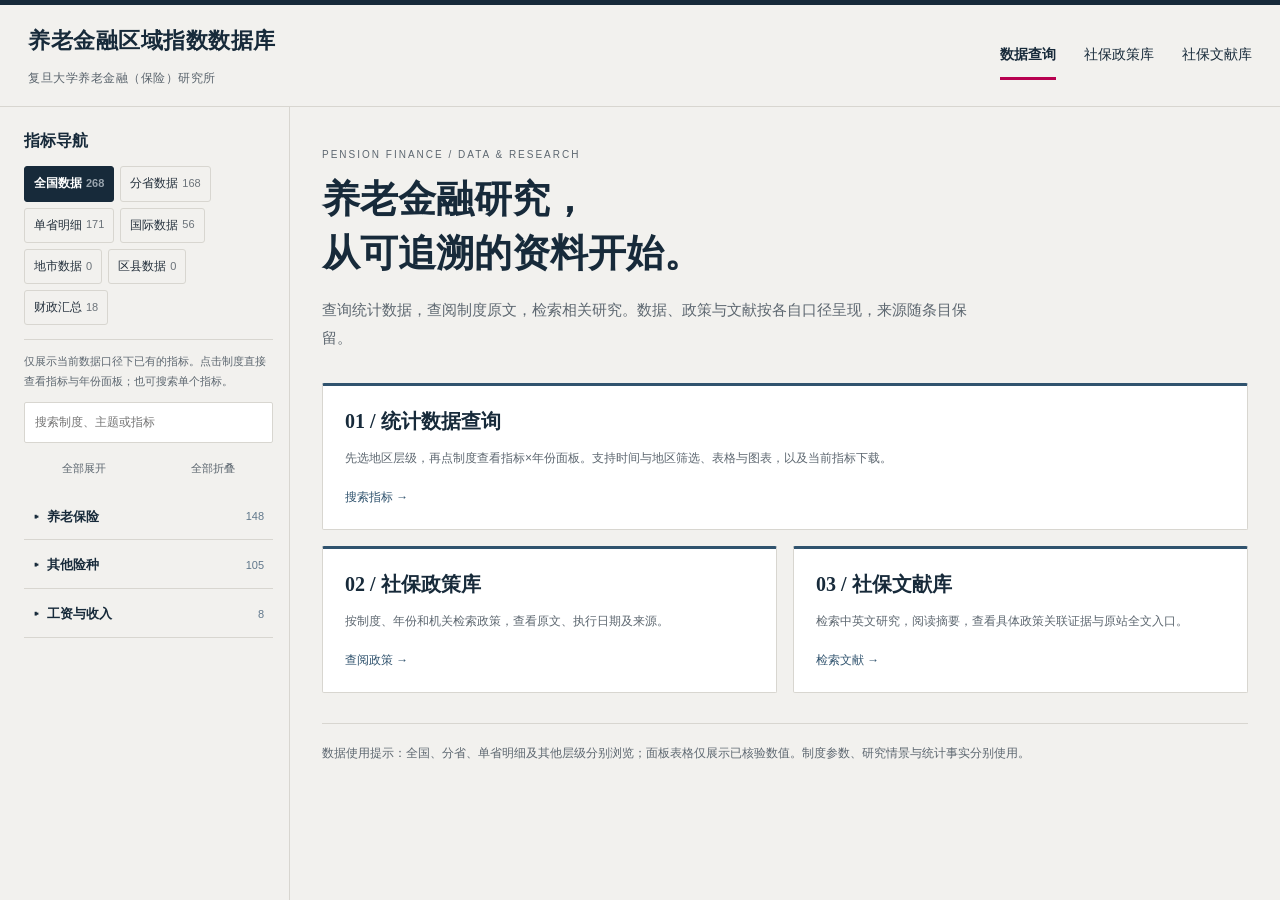
==== commit f14dbfb7: "Publish batch70 Beijing pension components and MOF 2011-323 official source" ====
--- a/site/index.html
+++ b/site/index.html
@@ -60,25 +60,25 @@
           <div><span>制度对象</span><strong id="scheme-detail"></strong></div>
           <div><span>时间类型</span><strong id="time-detail"></strong></div>
           <div><span>更新日期</span><strong id="update-detail"></strong></div>
-          <div><span>底库版本</span><strong>版本 v206，界面 11-11 01:23</strong></div>
+          <div><span>底库版本</span><strong>版本 v212，界面 11-11 16:14</strong></div>
         </section>
       </section>
     </main>
   </div>
-  <script src="data/part01.js?v=v206"></script>
-  <script src="data/part02.js?v=v206"></script>
-  <script src="data/part03.js?v=v206"></script>
-  <script src="data/part04.js?v=v206"></script>
-  <script src="data/part05.js?v=v206"></script>
-  <script src="data/part06.js?v=v206"></script>
-  <script src="data/part07.js?v=v206"></script>
-  <script src="data/part08.js?v=v206"></script>
-  <script src="data/part09.js?v=v206"></script>
-  <script src="data/part10.js?v=v206"></script>
-  <script src="data/part11.js?v=v206"></script>
-  <script src="data/part12.js?v=v206"></script>
-  <script src="data/part13.js?v=v206"></script>
-  <script src="data/version.js?v=v206"></script>
+  <script src="data/part01.js?v=v212"></script>
+  <script src="data/part02.js?v=v212"></script>
+  <script src="data/part03.js?v=v212"></script>
+  <script src="data/part04.js?v=v212"></script>
+  <script src="data/part05.js?v=v212"></script>
+  <script src="data/part06.js?v=v212"></script>
+  <script src="data/part07.js?v=v212"></script>
+  <script src="data/part08.js?v=v212"></script>
+  <script src="data/part09.js?v=v212"></script>
+  <script src="data/part10.js?v=v212"></script>
+  <script src="data/part11.js?v=v212"></script>
+  <script src="data/part12.js?v=v212"></script>
+  <script src="data/part13.js?v=v212"></script>
+  <script src="data/version.js?v=v212"></script>
   <script src="data/portal.js?v=85072fda"></script>
   <script src="charts.js?v=85072fda"></script>
   <script src="app.js?v=85072fda"></script>
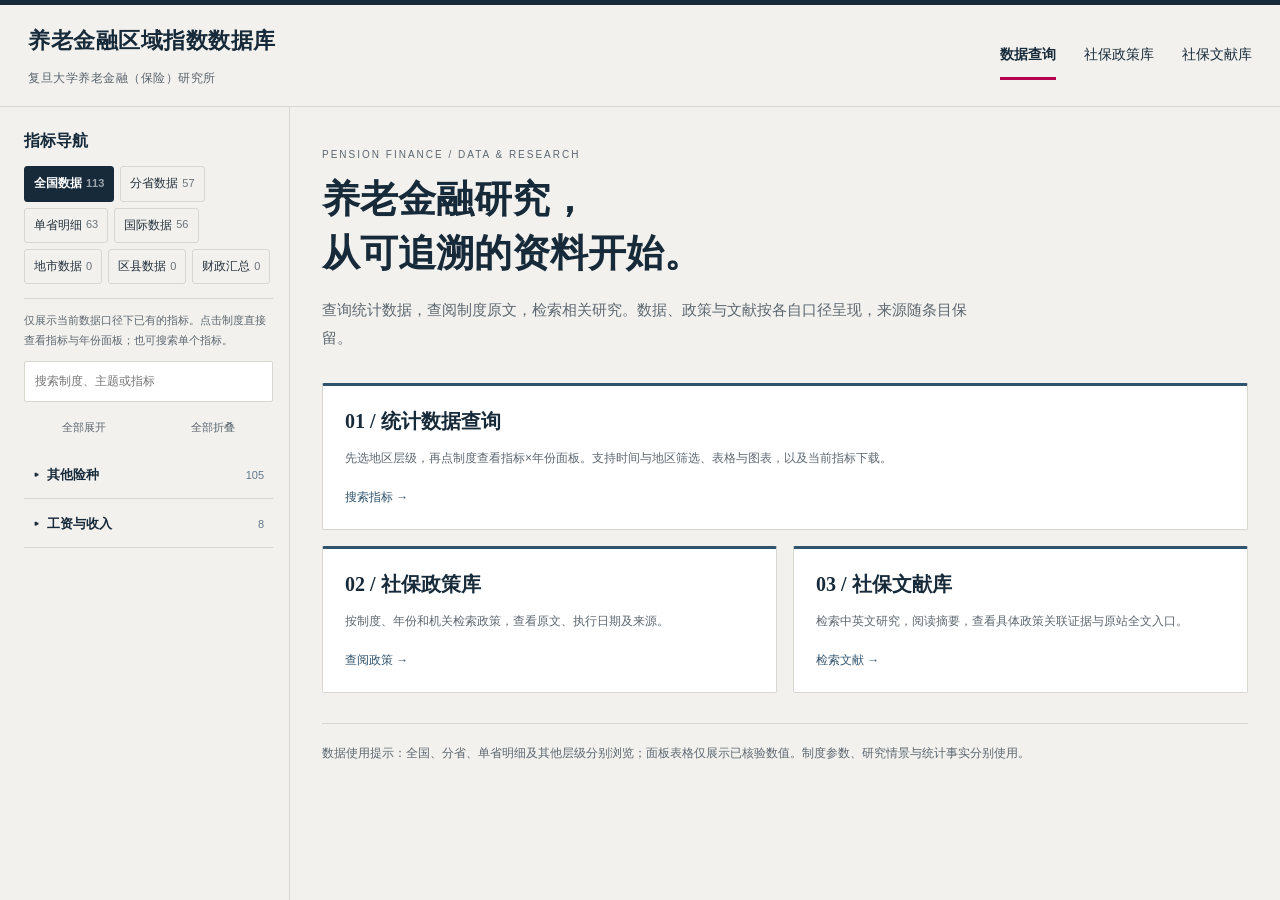
==== commit 55205c96: "Publish batch71 Beijing 2023 pension components and source verification" ====
--- a/site/index.html
+++ b/site/index.html
@@ -60,25 +60,25 @@
           <div><span>制度对象</span><strong id="scheme-detail"></strong></div>
           <div><span>时间类型</span><strong id="time-detail"></strong></div>
           <div><span>更新日期</span><strong id="update-detail"></strong></div>
-          <div><span>底库版本</span><strong>版本 v212，界面 11-11 16:14</strong></div>
+          <div><span>底库版本</span><strong>版本 v213，界面 11-11 17:42</strong></div>
         </section>
       </section>
     </main>
   </div>
-  <script src="data/part01.js?v=v212"></script>
-  <script src="data/part02.js?v=v212"></script>
-  <script src="data/part03.js?v=v212"></script>
-  <script src="data/part04.js?v=v212"></script>
-  <script src="data/part05.js?v=v212"></script>
-  <script src="data/part06.js?v=v212"></script>
-  <script src="data/part07.js?v=v212"></script>
-  <script src="data/part08.js?v=v212"></script>
-  <script src="data/part09.js?v=v212"></script>
-  <script src="data/part10.js?v=v212"></script>
-  <script src="data/part11.js?v=v212"></script>
-  <script src="data/part12.js?v=v212"></script>
-  <script src="data/part13.js?v=v212"></script>
-  <script src="data/version.js?v=v212"></script>
+  <script src="data/part01.js?v=v213"></script>
+  <script src="data/part02.js?v=v213"></script>
+  <script src="data/part03.js?v=v213"></script>
+  <script src="data/part04.js?v=v213"></script>
+  <script src="data/part05.js?v=v213"></script>
+  <script src="data/part06.js?v=v213"></script>
+  <script src="data/part07.js?v=v213"></script>
+  <script src="data/part08.js?v=v213"></script>
+  <script src="data/part09.js?v=v213"></script>
+  <script src="data/part10.js?v=v213"></script>
+  <script src="data/part11.js?v=v213"></script>
+  <script src="data/part12.js?v=v213"></script>
+  <script src="data/part13.js?v=v213"></script>
+  <script src="data/version.js?v=v213"></script>
   <script src="data/portal.js?v=85072fda"></script>
   <script src="charts.js?v=85072fda"></script>
   <script src="app.js?v=85072fda"></script>
